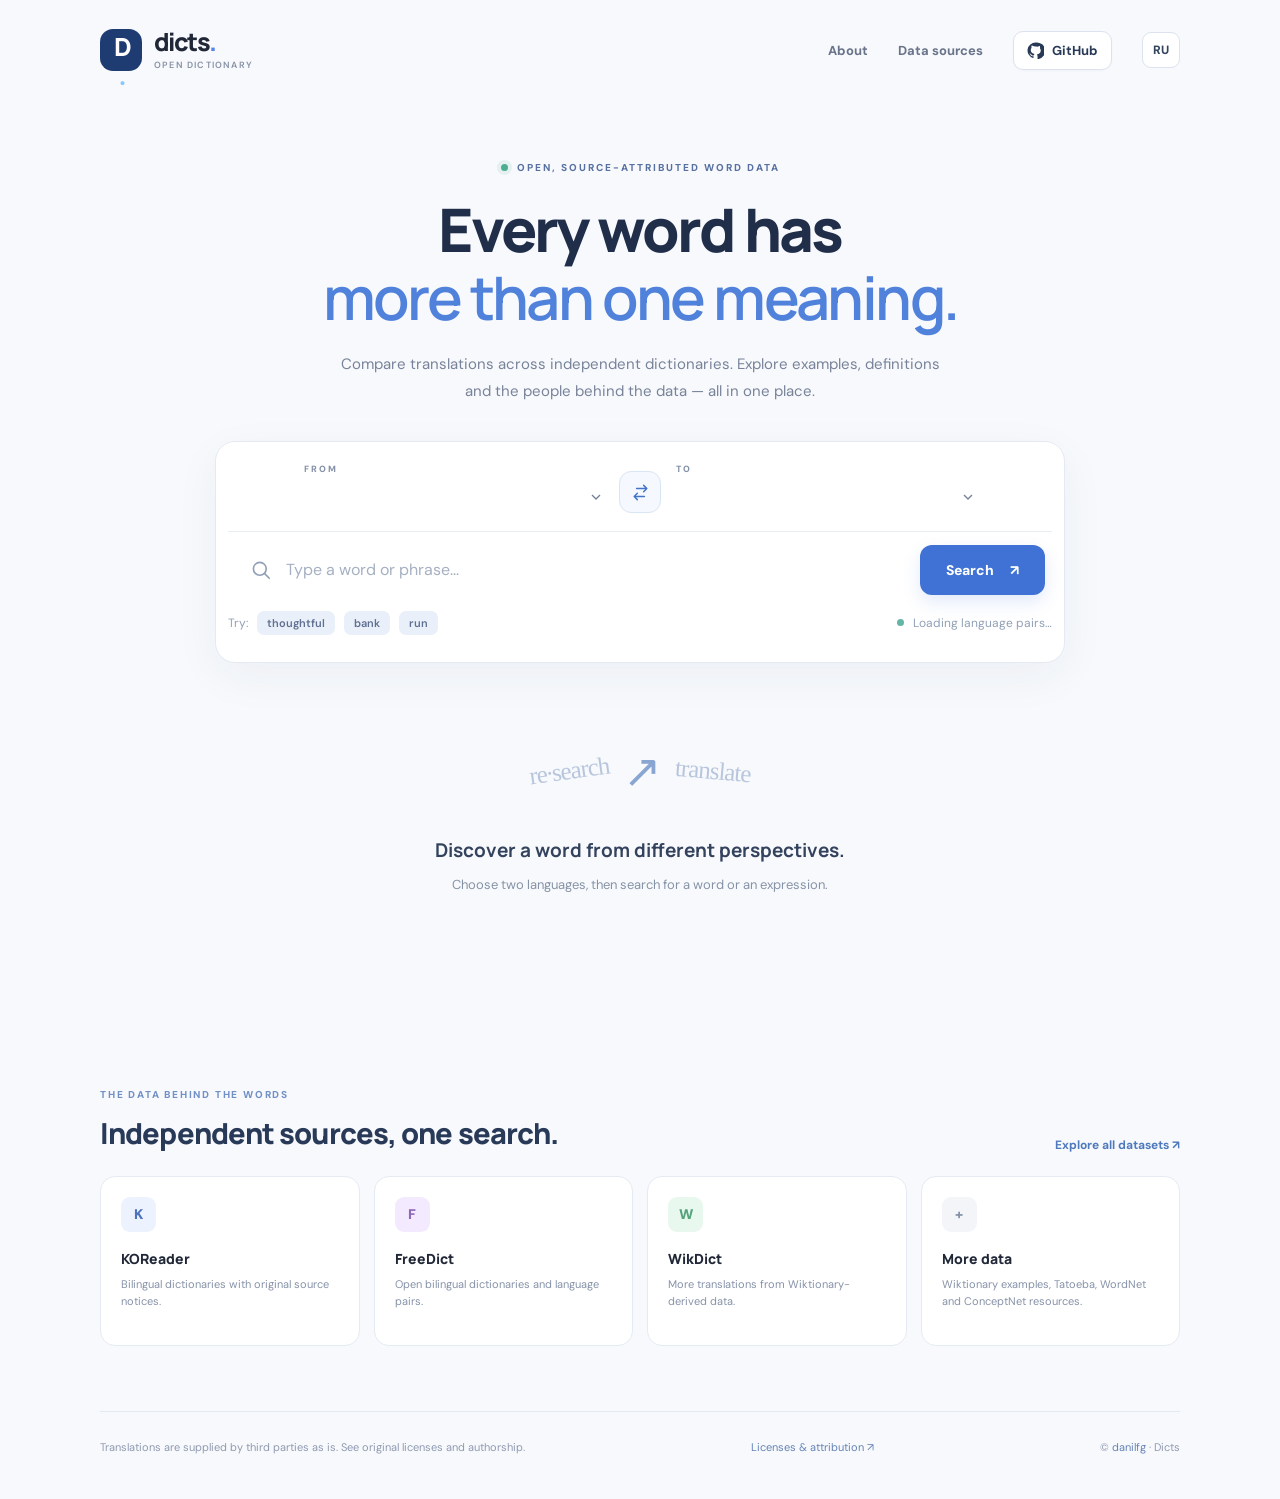
==== site/index.html @ 4230d06b "Add polished responsive GitHub Pages multilingual dictionary interface" ====
<!doctype html>
<html lang="en">
<head>
  <meta charset="utf-8">
  <meta name="viewport" content="width=device-width, initial-scale=1">
  <meta name="color-scheme" content="light">
  <meta name="theme-color" content="#f8fafc">
  <meta name="description" content="Search translations from KOReader, FreeDict and WikDict across hundreds of language pairs. Explore meanings, examples, original sources and open licenses in one free multilingual dictionary.">
  <meta property="og:title" content="Dicts — Open Multilingual Dictionary">
  <meta property="og:description" content="Compare translations and sources from multiple openly licensed dictionaries.">
  <title>Dicts — Open Multilingual Dictionary Search</title>
  <link rel="icon" href="./favicon.svg" type="image/svg+xml">
  <link rel="stylesheet" href="./styles.css">
  <script src="./app.js" defer></script>
</head>
<body>
<div class="app-shell">
  <header class="site-header container">
    <a class="brand" href="./" aria-label="Dicts home">
      <span class="brand-mark" aria-hidden="true">D<span class="brand-spark">·</span></span>
      <span class="brand-text">dicts<span class="brand-dot">.</span><small>open dictionary</small></span>
    </a>
    <nav class="nav-links" aria-label="Navigation">
      <a id="about-link" href="https://github.com/danilfg/dicts#what-is-included" target="_blank" rel="noopener noreferrer">About</a>
      <a id="sources-link" href="https://github.com/danilfg/dicts/releases" target="_blank" rel="noopener noreferrer">Data sources</a>
      <a class="github-link" href="https://github.com/danilfg/dicts" target="_blank" rel="noopener noreferrer">
        <svg aria-hidden="true" viewBox="0 0 24 24" width="17" height="17"><path fill="currentColor" d="M12 .7A11.3 11.3 0 0 0 8.4 22.7c.6.1.8-.3.8-.6v-2.1c-3.2.7-3.9-1.3-3.9-1.3-.5-1.4-1.3-1.8-1.3-1.8-1.1-.7.1-.7.1-.7 1.3.1 2 1.3 2 1.3 1.1 2 2.9 1.4 3.6 1.1.1-.8.5-1.4 1-1.8-2.6-.3-5.4-1.3-5.4-5.7 0-1.2.4-2.2 1.2-3.1-.1-.3-.6-1.5.1-3.1 0 0 1-.3 3.2 1.2A11 11 0 0 1 12 6.4c1 0 2 .1 2.9.4 2.2-1.5 3.2-1.2 3.2-1.2.7 1.6.2 2.8.1 3.1.8.9 1.2 1.9 1.2 3.1 0 4.4-2.8 5.4-5.5 5.7.6.6 1 1.4 1 2.5v3.6c0 .3.2.7.8.6A11.3 11.3 0 0 0 12 .7Z"/></svg>
        GitHub
      </a>
      <button id="locale-btn" class="locale-btn" type="button" title="Change language" aria-label="Switch interface language">RU</button>
    </nav>
  </header>
  <main class="container">
    <section class="intro">
      <div class="eyebrow"><span class="green-dot"></span><span id="eyebrow">OPEN, SOURCE-ATTRIBUTED WORD DATA</span></div>
      <h1 id="hero-title">Every word has<br><em>more than one meaning.</em></h1>
      <p id="hero-description" class="hero-description">Compare translations across independent dictionaries. Explore examples, definitions and the people behind the data — all in one place.</p>
    </section>
    <section class="search-shell" aria-label="Dictionary search">
      <form id="search-form" autocomplete="off">
        <div class="lang-bar">
          <label class="lang-field" for="from">
            <span id="from-label" class="field-label">FROM</span>
            <select id="from" aria-label="Source language"></select>
          </label>
          <button id="swap" type="button" class="swap-button" aria-label="Swap languages" title="Swap languages">
            <svg viewBox="0 0 24 24" aria-hidden="true"><path d="M7 7h13m-4-4 4 4-4 4M17 17H4m4-4-4 4 4 4" fill="none" stroke="currentColor" stroke-width="1.8" stroke-linecap="round" stroke-linejoin="round"/></svg>
          </button>
          <label class="lang-field" for="to">
            <span id="to-label" class="field-label">TO</span>
            <select id="to" aria-label="Target language"></select>
          </label>
        </div>
        <div class="query-bar">
          <svg class="search-icon" viewBox="0 0 24 24" aria-hidden="true"><circle cx="10.7" cy="10.7" r="7" fill="none" stroke="currentColor" stroke-width="1.8"/><path d="m16 16 5 5" stroke="currentColor" stroke-width="1.8" stroke-linecap="round"/></svg>
          <input id="term" type="search" name="q" placeholder="Type a word or phrase..." maxlength="120" spellcheck="false" aria-label="Word or phrase to translate">
          <button type="submit" id="search-btn"><span id="search-label">Search</span><span aria-hidden="true">↗</span></button>
        </div>
      </form>
      <div class="search-meta">
        <div class="examples"><span id="try-label">Try:</span>
          <button type="button" data-example="thoughtful">thoughtful</button>
          <button type="button" data-example="bank">bank</button>
          <button type="button" data-example="run">run</button>
        </div>
        <div class="coverage"><span class="tiny-circle"></span><span id="coverage-text">Loading language pairs…</span></div>
      </div>
    </section>
    <div id="status" class="status" role="status" aria-live="polite"></div>
    <section id="results" aria-label="Dictionary results">
      <div class="empty-illustration" aria-hidden="true">
        <span>re·search</span><span class="ornament">↗</span><span>translate</span>
      </div>
      <h2 id="empty-title">Discover a word from different perspectives.</h2>
      <p id="empty-description">Choose two languages, then search for a word or an expression.</p>
    </section>
    <section class="source-directory" aria-labelledby="directory-title">
      <div class="directory-top">
        <div><span class="section-kicker" id="directory-eyebrow">THE DATA BEHIND THE WORDS</span><h2 id="directory-title">Independent sources, one search.</h2></div>
        <a id="browse-data" href="https://github.com/danilfg/dicts/releases" target="_blank" rel="noopener noreferrer">Explore all datasets ↗</a>
      </div>
      <div class="source-grid">
        <div class="source-tile"><span class="source-logo koreader-logo">K</span><b>KOReader</b><p id="tile-koreader">Bilingual dictionaries with original source notices.</p></div>
        <div class="source-tile"><span class="source-logo freedict-logo">F</span><b>FreeDict</b><p id="tile-freedict">Open bilingual dictionaries and language pairs.</p></div>
        <div class="source-tile"><span class="source-logo wikdict-logo">W</span><b>WikDict</b><p id="tile-wikdict">More translations from Wiktionary-derived data.</p></div>
        <div class="source-tile"><span class="source-logo extra-logo">+</span><b id="tile-other-title">More data</b><p id="tile-other">Wiktionary examples, Tatoeba, WordNet and ConceptNet resources.</p></div>
      </div>
    </section>
  </main>
  <footer class="footer container">
    <span id="footer-disclaimer">Translations are supplied by third parties as is. See original licenses and authorship.</span>
    <a href="https://github.com/danilfg/dicts/blob/main/legal/NOTICE.md" target="_blank" rel="noopener noreferrer" id="footer-licenses">Licenses & attribution ↗</a>
    <span>© <a href="https://github.com/danilfg">danilfg</a> · Dicts</span>
  </footer>
</div>
</body>
</html>
---- site/styles.css ----
@import url("https://fonts.googleapis.com/css2?family=DM+Sans:wght@400;500;600;700&family=Manrope:wght@400;500;600;700;800&display=swap");
:root{font-family:"DM Sans",Inter,-apple-system,BlinkMacSystemFont,"Segoe UI",sans-serif;color:#202737;background:#f7f9fc;font-synthesis:none;text-rendering:optimizeLegibility;-webkit-font-smoothing:antialiased}
*{box-sizing:border-box}body{margin:0;min-width:320px}button,input,select{font:inherit}button{cursor:pointer}button:disabled{opacity:.55;cursor:wait}a{color:inherit;text-decoration:none}a:hover{color:#3166d7}::selection{background:#c8defb}button:focus-visible,input:focus-visible,select:focus-visible,a:focus-visible,summary:focus-visible{outline:3px solid #82aaf3;outline-offset:3px}
.container{width:min(1080px,calc(100% - 48px));margin:0 auto}.site-header{display:flex;align-items:center;justify-content:space-between;padding:29px 0 17px}.brand{display:flex;align-items:center;gap:12px}.brand-mark{width:42px;height:42px;display:grid;place-items:center;font:800 25px Manrope,sans-serif;border-radius:13px;background:#1e3c71;color:white;letter-spacing:-3px}.brand-spark{color:#89c8ff}.brand-text{font:800 25px Manrope,sans-serif;letter-spacing:-1.6px;line-height:1}.brand-dot{color:#5185ed}.brand-text small{font:600 9px "DM Sans",sans-serif;letter-spacing:1.2px;color:#8791a4;display:block;margin-top:5px;text-transform:uppercase}.nav-links{display:flex;align-items:center;gap:30px;font-size:13px;font-weight:700;color:#697389}.github-link{display:flex;align-items:center;gap:8px;border:1px solid #dce3ee;border-radius:10px;background:white;padding:10px 13px;color:#273955;box-shadow:0 1px 2px #17253b08}.locale-btn{border:1px solid #dce3ee;background:white;color:#33445f;border-radius:9px;padding:9px 10px;font-size:12px;font-weight:800}
.intro{text-align:center;padding:67px 0 36px}.eyebrow{display:inline-flex;align-items:center;gap:9px;font-size:10px;font-weight:800;letter-spacing:2px;color:#5871a1}.green-dot{width:7px;height:7px;background:#4cad91;border-radius:50%;box-shadow:0 0 0 4px #4cad911c}.intro h1{font:800 clamp(35px,5.2vw,60px)/1.13 Manrope,sans-serif;letter-spacing:-2.6px;margin:20px auto 19px;color:#202e4a}.intro h1 em{font-weight:600;color:#5081db;font-style:normal}.hero-description{font-size:15px;line-height:1.8;color:#78839a;max-width:620px;margin:0 auto}
.search-shell{background:#fff;border:1px solid #e5eaf2;border-radius:20px;box-shadow:0 13px 46px #2038590d;padding:7px 12px 12px;max-width:850px;margin:0 auto}.lang-bar{display:flex;align-items:stretch;justify-content:center;gap:15px;border-bottom:1px solid #e9eef5;padding:14px 20px 17px}.lang-field{width:calc(50% - 40px);max-width:300px}.field-label{display:block;font-size:9px;font-weight:800;letter-spacing:1.9px;color:#8491a6;margin:0 0 6px}.lang-field select{color:#263a5a;background:transparent;border:0;width:100%;padding:6px 0;font-weight:700;font-size:16px;appearance:none;background-image:url("data:image/svg+xml,%3Csvg width='16' height='16' viewBox='0 0 24 24' xmlns='http://www.w3.org/2000/svg'%3E%3Cpath d='m6 9 6 6 6-6' stroke='%2376839a' stroke-width='2' fill='none'/%3E%3C/svg%3E");background-repeat:no-repeat;background-position:right 0 center}.swap-button{align-self:center;display:grid;place-items:center;width:42px;height:42px;border:1px solid #dae5f4;border-radius:12px;background:#f5f9ff;color:#4374c7;margin-top:8px}.swap-button svg{width:19px;height:19px}.query-bar{display:flex;align-items:center;gap:14px;padding:13px 7px 1px}.search-icon{width:22px;height:22px;flex-shrink:0;color:#91a0b6;margin-left:15px}.query-bar input{min-width:0;flex:1;border:0;outline:none;background:transparent;color:#2a3b55;font-size:16px;padding:13px 0}.query-bar input::placeholder{color:#a5b0c2}.query-bar button{display:flex;gap:16px;justify-content:center;align-items:center;background:#3f72d4;color:white;font-size:14px;font-weight:800;border:0;border-radius:12px;padding:16px 21px;box-shadow:0 7px 17px #3d72db26;min-width:125px}.query-bar button:hover{background:#315fb8}
.search-meta{max-width:850px;display:flex;align-items:center;justify-content:space-between;gap:12px;margin:15px auto;color:#91a0b6;font-size:12px}.examples,.coverage{display:flex;gap:9px;align-items:center;flex-wrap:wrap}.examples button{border:0;border-radius:7px;background:#eaf0f9;color:#5f7092;padding:5px 10px;font-size:11px;font-weight:600}.examples button:hover{background:#d6e5fa;color:#315ca8}.tiny-circle{height:7px;width:7px;background:#62b5a7;border-radius:50%}.status{max-width:850px;margin:0 auto;min-height:26px;font-size:13px;color:#5772a0}.status.error{color:#b04753}.status.loading{color:#4471bf}
#results{margin:28px auto 95px;max-width:900px;min-height:270px;text-align:center}.empty-illustration{height:108px;display:flex;gap:14px;align-items:center;justify-content:center;font:500 25px Georgia,serif;letter-spacing:-1px;color:#b8c6dd}.empty-illustration span:first-child{transform:rotate(-8deg)}.empty-illustration span:last-child{transform:rotate(5deg)}.ornament{font:400 46px Georgia;color:#89a6d2}#results .empty-illustration~h2{font:700 19px Manrope;margin:12px auto;color:#33425d}#empty-description{font-size:13px;color:#8693a7}
.results-head{display:flex;align-items:center;justify-content:space-between;gap:15px;text-align:left;margin-bottom:17px}.results-head h2{font:800 33px/1.3 Manrope;margin:5px 0;word-break:break-word;letter-spacing:-1px}.result-eyebrow{font-size:10px;font-weight:800;letter-spacing:1.7px;color:#8292b0}.result-meta{font-size:12px;color:#8995aa}.actions{display:flex;gap:8px}.circle-action{display:grid;place-items:center;width:37px;height:37px;border-radius:10px;background:white;border:1px solid #dfe6f0;color:#5879b6;font-size:16px}.circle-action:hover{background:#ecf4ff}.result-summary{display:flex;flex-wrap:wrap;align-items:center;gap:7px;margin:16px 0 21px}.count-pill{border:1px solid #dce6f5;background:#fff;color:#5574a8;border-radius:100px;padding:7px 11px;font-size:11px;font-weight:700}.dictionary-card{background:#fff;border:1px solid #e2e8f1;box-shadow:0 6px 24px #2340630a;border-radius:17px;margin:13px 0;text-align:left;overflow:hidden}.dictionary-card summary{list-style:none;cursor:pointer;display:flex;align-items:center;gap:13px;padding:17px 20px}.dictionary-card summary::-webkit-details-marker{display:none}.dictionary-card summary:focus-visible{outline-offset:-4px}.source-avatar{width:37px;height:37px;flex-shrink:0;display:grid;place-items:center;border-radius:10px;font-weight:800;font-size:16px}.source-avatar[data-source=koreader]{background:#e9f0ff;color:#356bbd}.source-avatar[data-source=freedict]{background:#f1eaff;color:#8257bf}.source-avatar[data-source=wikdict]{background:#e4f5ef;color:#399173}.source-avatar[data-source=kaikki]{background:#fff0e6;color:#a16d42}.source-avatar[data-source=tatoeba]{background:#e6f5f9;color:#3889a2}.source-title{flex:1;min-width:0}.source-title b{font:800 15px Manrope;color:#273751}.source-title small{display:block;color:#8b97aa;font-size:11px;margin-top:3px;font-weight:500}.chevron{color:#8796b0;transition:transform .2s}.dictionary-card[open] .chevron{transform:rotate(180deg)}.source-body{border-top:1px solid #edf1f7;padding:5px 20px 18px}.definition{padding:13px 0;border-bottom:1px solid #f0f2f6;font-size:14px;line-height:1.7;color:#32425b;white-space:pre-wrap;overflow-wrap:anywhere}.definition:last-child{border:0}.item-heading{display:block;font-size:10px;font-weight:800;letter-spacing:1px;color:#9ba8ba;margin:9px 0}.item-text{white-space:pre-wrap}.entry-credit{margin:10px 0 0;font-size:11px;color:#788ba7;overflow-wrap:anywhere}.entry-credit a{color:#4d79bb;text-decoration:underline;text-decoration-color:#c6d9f2}.source-footer{display:flex;flex-wrap:wrap;align-items:center;gap:13px;padding-top:16px;font-size:11px;color:#8c98ab}.source-footer a{color:#4979c3;text-decoration:underline;text-decoration-color:#c6d9f2}.example-text{font:500 14px/1.7 "DM Sans",sans-serif}.example-translation{color:#667c9e;font-size:13px;margin-top:5px}.example-author{font-size:10px;color:#8a99b0;margin-top:7px}.no-results{padding:35px 25px;background:white;border:1px solid #e4eaf2;border-radius:16px}.no-results h2{font:700 19px Manrope}.no-results p{font-size:13px;color:#8895ab}
.source-directory{margin:85px auto 65px}.directory-top{display:flex;justify-content:space-between;align-items:end;gap:15px;margin-bottom:23px}.section-kicker{font-size:10px;letter-spacing:1.8px;font-weight:800;color:#7190c6}.directory-top h2{font:800 clamp(21px,3vw,29px) Manrope;letter-spacing:-.9px;margin:10px 0 0;color:#283a58}.directory-top>a{font-size:12px;color:#4e79bc;font-weight:700}.source-grid{display:grid;grid-template-columns:repeat(4,minmax(0,1fr));gap:14px}.source-tile{background:#fff;border:1px solid #e5ebf3;border-radius:15px;padding:20px;min-height:170px}.source-logo{display:grid;place-items:center;width:35px;height:35px;border-radius:9px;margin-bottom:16px;font-size:14px;font-weight:900}.koreader-logo{background:#edf2ff;color:#4c73bc}.freedict-logo{background:#f3eaff;color:#9068ba}.wikdict-logo{background:#e9f8ef;color:#56a37d}.extra-logo{background:#f4f5f9;color:#8593a9}.source-tile b{font:800 14px Manrope}.source-tile p{color:#8692a8;font-size:11px;line-height:1.6;margin:7px 0 0}.footer{display:flex;align-items:center;justify-content:space-between;gap:20px;flex-wrap:wrap;border-top:1px solid #e4eaf2;padding:28px 0 45px;color:#8f9ab0;font-size:11px}.footer a{color:#6483b6}
@media(max-width:760px){.container{width:min(100% - 32px,1080px)}.nav-links{gap:12px}.nav-links>a:not(.github-link){display:none}.intro{padding:48px 0 32px}.intro h1{letter-spacing:-1.5px}.source-grid{grid-template-columns:repeat(2,minmax(0,1fr))}.source-tile{min-height:155px}.search-meta{align-items:flex-start}.coverage{justify-content:flex-end}.results-head h2{font-size:26px}}
@media(max-width:500px){.site-header{padding-top:18px}.brand-text{font-size:22px}.brand-mark{width:38px;height:38px}.github-link{font-size:0;padding:11px}.github-link svg{width:20px;height:20px}.intro h1{font-size:34px}.hero-description{font-size:13px}.eyebrow{font-size:9px}.search-shell{padding:7px 9px 10px;border-radius:15px}.lang-bar{padding:12px 9px;gap:8px}.lang-field{width:calc(50% - 26px)}.lang-field select{font-size:13px}.swap-button{width:34px;height:34px;flex-shrink:0}.query-bar{gap:7px;padding:8px 0 0}.search-icon{margin-left:7px;width:18px}.query-bar input{font-size:14px}.query-bar button{min-width:87px;padding:13px 10px;gap:7px}.search-meta{flex-direction:column;align-items:stretch;gap:11px}.coverage{justify-content:flex-start}.source-grid{gap:8px}.source-tile{padding:13px;min-height:158px}.source-tile p{font-size:10px}.directory-top{display:block}.directory-top a{display:inline-block;margin-top:12px}.results-head{align-items:flex-start}.dictionary-card summary{padding:15px}.source-body{padding:3px 15px 14px}.footer{align-items:start;flex-direction:column}}
@media(prefers-reduced-motion:reduce){*,*:before,*:after{scroll-behavior:auto!important;transition:none!important}}
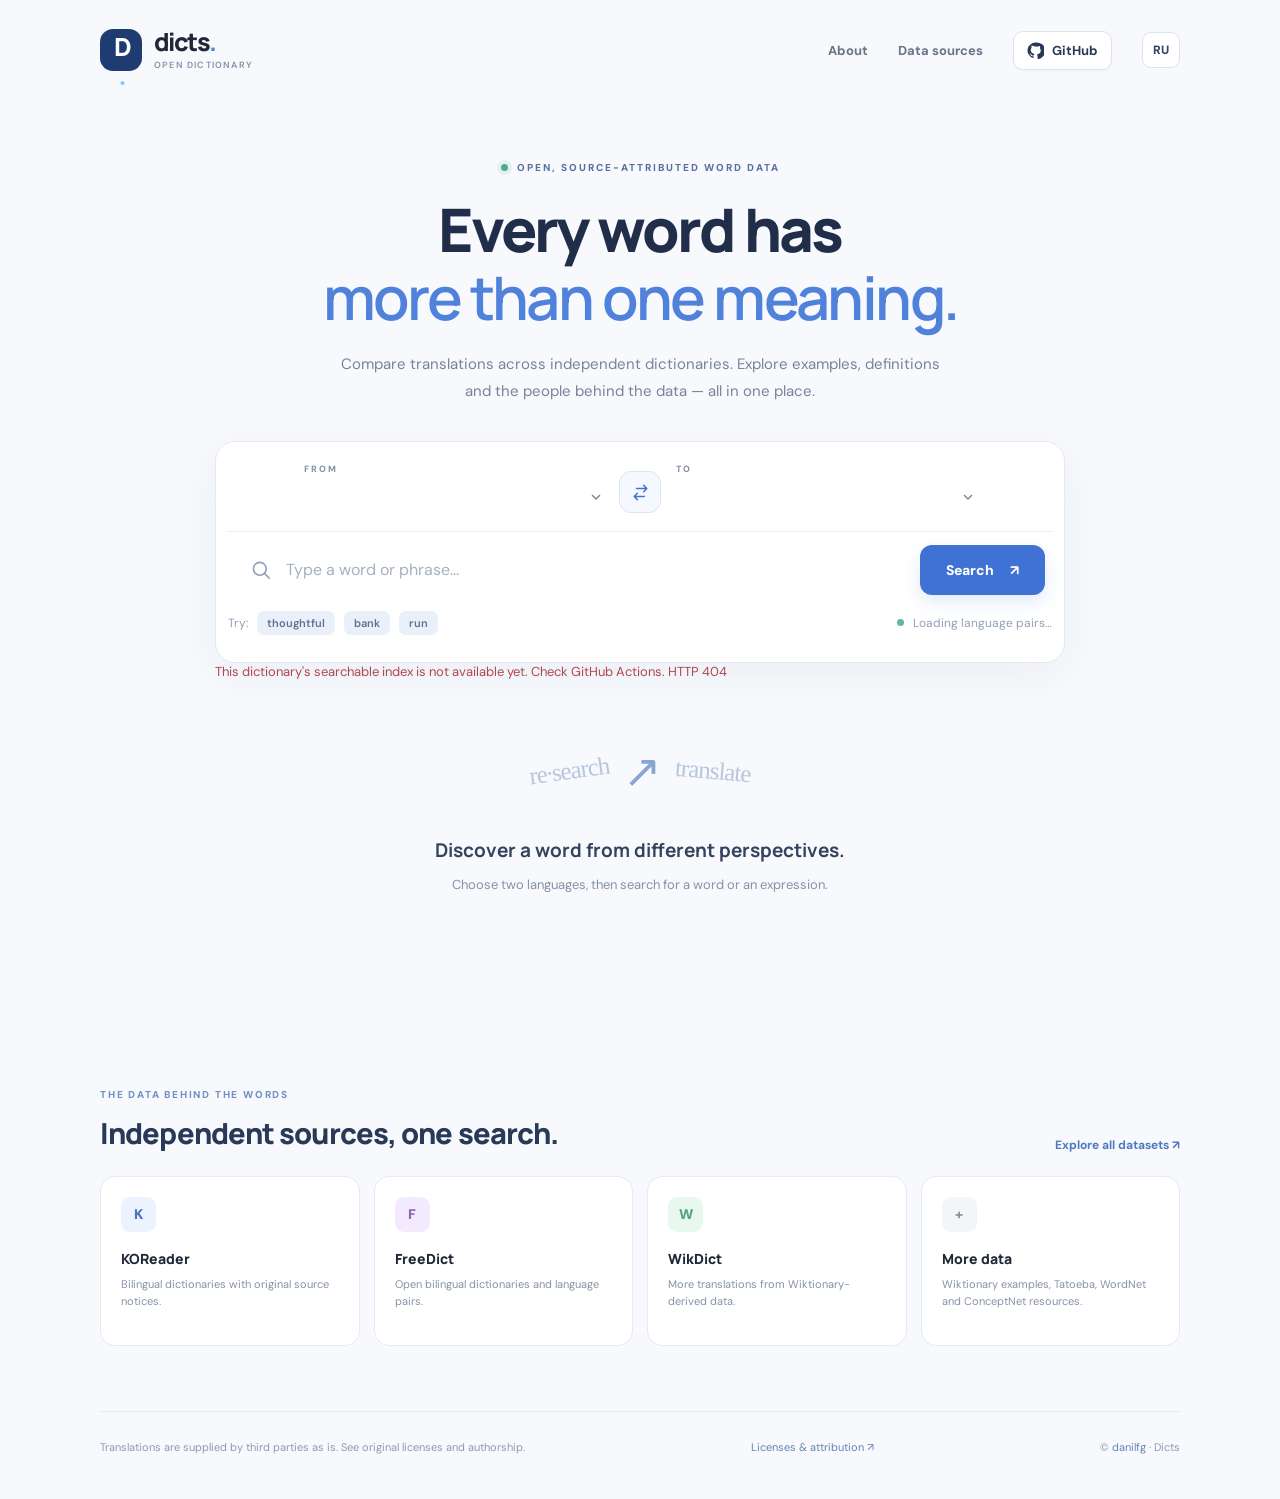
==== commit c1fe8109: "Present bilingual dictionary entries as separate target translations, explanations, IPA and grammati" ====
--- a/site/index.html
+++ b/site/index.html
@@ -11,6 +11,7 @@
   <title>Dicts — Open Multilingual Dictionary Search</title>
   <link rel="icon" href="./favicon.svg" type="image/svg+xml">
   <link rel="stylesheet" href="./styles.css">
+  <script src="./entry-format.js" defer></script>
   <script src="./app.js" defer></script>
 </head>
 <body>
--- a/site/styles.css
+++ b/site/styles.css
@@ -11,3 +11,19 @@
 @media(max-width:760px){.container{width:min(100% - 32px,1080px)}.nav-links{gap:12px}.nav-links>a:not(.github-link){display:none}.intro{padding:48px 0 32px}.intro h1{letter-spacing:-1.5px}.source-grid{grid-template-columns:repeat(2,minmax(0,1fr))}.source-tile{min-height:155px}.search-meta{align-items:flex-start}.coverage{justify-content:flex-end}.results-head h2{font-size:26px}}
 @media(max-width:500px){.site-header{padding-top:18px}.brand-text{font-size:22px}.brand-mark{width:38px;height:38px}.github-link{font-size:0;padding:11px}.github-link svg{width:20px;height:20px}.intro h1{font-size:34px}.hero-description{font-size:13px}.eyebrow{font-size:9px}.search-shell{padding:7px 9px 10px;border-radius:15px}.lang-bar{padding:12px 9px;gap:8px}.lang-field{width:calc(50% - 26px)}.lang-field select{font-size:13px}.swap-button{width:34px;height:34px;flex-shrink:0}.query-bar{gap:7px;padding:8px 0 0}.search-icon{margin-left:7px;width:18px}.query-bar input{font-size:14px}.query-bar button{min-width:87px;padding:13px 10px;gap:7px}.search-meta{flex-direction:column;align-items:stretch;gap:11px}.coverage{justify-content:flex-start}.source-grid{gap:8px}.source-tile{padding:13px;min-height:158px}.source-tile p{font-size:10px}.directory-top{display:block}.directory-top a{display:inline-block;margin-top:12px}.results-head{align-items:flex-start}.dictionary-card summary{padding:15px}.source-body{padding:3px 15px 14px}.footer{align-items:start;flex-direction:column}}
 @media(prefers-reduced-motion:reduce){*,*:before,*:after{scroll-behavior:auto!important;transition:none!important}}
+
+/* Structured, source-preserving dictionary articles */
+.dictionary-article{display:flex;flex-direction:column;gap:0;min-width:0}
+.article-line{display:flex;gap:12px;align-items:start;padding:8px 0;border-bottom:1px solid #eff2f7}
+.article-line:last-child{border-bottom:0}
+.article-detail{min-width:0;flex:1}
+.article-number{flex:0 0 auto;min-width:23px;height:23px;display:grid;place-items:center;margin-top:1px;padding:0 5px;border-radius:7px;background:#eef3fc;color:#5979af;font-size:11px;font-weight:700}
+.article-part{display:inline-flex;align-self:start;width:fit-content;margin:5px 0;padding:3px 9px;border-radius:6px;background:#f1f4fa;color:#697a96;font-size:11px;font-weight:700;text-transform:lowercase}
+.article-line>.article-part{margin:2px 0;flex-shrink:0}
+.article-phonetic{font-size:13px;letter-spacing:.1px;color:#697d9f;padding:8px 0;white-space:pre-wrap;overflow-wrap:anywhere}
+.article-translation{color:#263c61;font-size:14px;font-weight:650;line-height:1.65;white-space:pre-wrap;overflow-wrap:anywhere}
+.article-explanation{color:#71809a;font-size:13px;font-weight:400;line-height:1.65;white-space:pre-wrap;overflow-wrap:anywhere}
+.article-translation+.article-explanation{margin-top:5px}
+.article-raw{color:#3c4c65;font-size:13px;white-space:pre-wrap;overflow-wrap:anywhere;line-height:1.65}
+.dictionary-card .definition{white-space:normal;line-height:1.6;padding:8px 0}
+.dictionary-card .definition+.definition{border-top:1px solid #edf1f7}
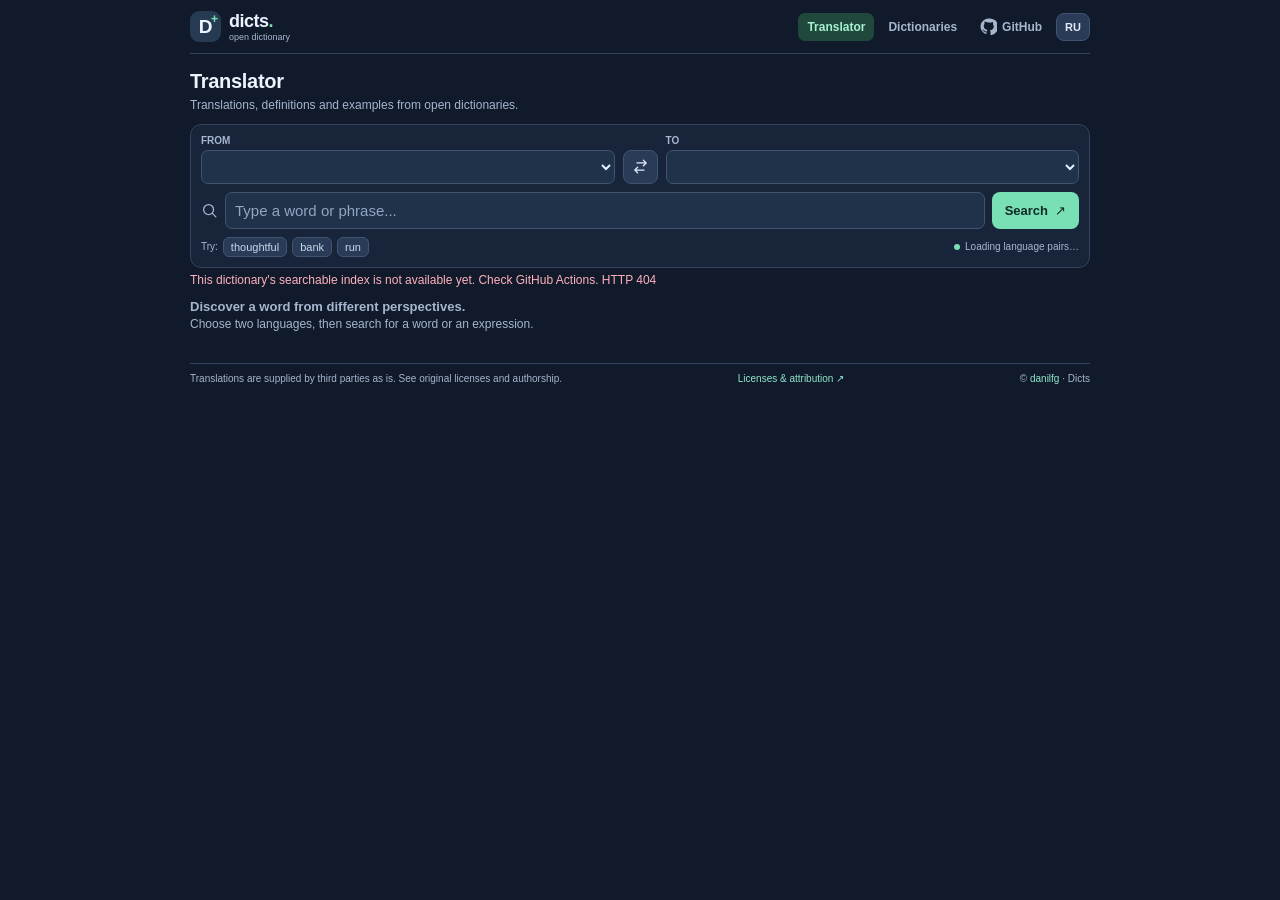
==== commit f8bacda9: "Redesign Pages in translator midnight/mint style with versioned source directory" ====
--- a/site/index.html
+++ b/site/index.html
@@ -3,27 +3,27 @@
 <head>
   <meta charset="utf-8">
   <meta name="viewport" content="width=device-width, initial-scale=1">
-  <meta name="color-scheme" content="light">
-  <meta name="theme-color" content="#f8fafc">
+  <meta name="color-scheme" content="dark">
+  <meta name="theme-color" content="#101a2b">
   <meta name="description" content="Search translations from KOReader, FreeDict and WikDict across hundreds of language pairs. Explore meanings, examples, original sources and open licenses in one free multilingual dictionary.">
   <meta property="og:title" content="Dicts — Open Multilingual Dictionary">
   <meta property="og:description" content="Compare translations and sources from multiple openly licensed dictionaries.">
   <title>Dicts — Open Multilingual Dictionary Search</title>
   <link rel="icon" href="./favicon.svg" type="image/svg+xml">
-  <link rel="stylesheet" href="./styles.css">
+  <link rel="stylesheet" href="./styles.css?v=2">
   <script src="./entry-format.js" defer></script>
-  <script src="./app.js" defer></script>
+  <script src="./app.js?v=2" defer></script>
 </head>
 <body>
 <div class="app-shell">
   <header class="site-header container">
     <a class="brand" href="./" aria-label="Dicts home">
-      <span class="brand-mark" aria-hidden="true">D<span class="brand-spark">·</span></span>
+      <span class="brand-mark" aria-hidden="true">D<span class="brand-spark">+</span></span>
       <span class="brand-text">dicts<span class="brand-dot">.</span><small>open dictionary</small></span>
     </a>
     <nav class="nav-links" aria-label="Navigation">
-      <a id="about-link" href="https://github.com/danilfg/dicts#what-is-included" target="_blank" rel="noopener noreferrer">About</a>
-      <a id="sources-link" href="https://github.com/danilfg/dicts/releases" target="_blank" rel="noopener noreferrer">Data sources</a>
+      <a id="about-link" href="#translate" aria-current="page">Translator</a>
+      <a id="sources-link" href="#dictionaries">Dictionaries</a>
       <a class="github-link" href="https://github.com/danilfg/dicts" target="_blank" rel="noopener noreferrer">
         <svg aria-hidden="true" viewBox="0 0 24 24" width="17" height="17"><path fill="currentColor" d="M12 .7A11.3 11.3 0 0 0 8.4 22.7c.6.1.8-.3.8-.6v-2.1c-3.2.7-3.9-1.3-3.9-1.3-.5-1.4-1.3-1.8-1.3-1.8-1.1-.7.1-.7.1-.7 1.3.1 2 1.3 2 1.3 1.1 2 2.9 1.4 3.6 1.1.1-.8.5-1.4 1-1.8-2.6-.3-5.4-1.3-5.4-5.7 0-1.2.4-2.2 1.2-3.1-.1-.3-.6-1.5.1-3.1 0 0 1-.3 3.2 1.2A11 11 0 0 1 12 6.4c1 0 2 .1 2.9.4 2.2-1.5 3.2-1.2 3.2-1.2.7 1.6.2 2.8.1 3.1.8.9 1.2 1.9 1.2 3.1 0 4.4-2.8 5.4-5.5 5.7.6.6 1 1.4 1 2.5v3.6c0 .3.2.7.8.6A11.3 11.3 0 0 0 12 .7Z"/></svg>
         GitHub
@@ -32,10 +32,11 @@
     </nav>
   </header>
   <main class="container">
+    <section id="translate-view">
     <section class="intro">
       <div class="eyebrow"><span class="green-dot"></span><span id="eyebrow">OPEN, SOURCE-ATTRIBUTED WORD DATA</span></div>
-      <h1 id="hero-title">Every word has<br><em>more than one meaning.</em></h1>
-      <p id="hero-description" class="hero-description">Compare translations across independent dictionaries. Explore examples, definitions and the people behind the data — all in one place.</p>
+      <h1 id="hero-title">Translator</h1>
+      <p id="hero-description" class="hero-description">Translations, definitions and examples from open dictionaries.</p>
     </section>
     <section class="search-shell" aria-label="Dictionary search">
       <form id="search-form" autocomplete="off">
@@ -69,23 +70,19 @@
     </section>
     <div id="status" class="status" role="status" aria-live="polite"></div>
     <section id="results" aria-label="Dictionary results">
-      <div class="empty-illustration" aria-hidden="true">
-        <span>re·search</span><span class="ornament">↗</span><span>translate</span>
-      </div>
       <h2 id="empty-title">Discover a word from different perspectives.</h2>
       <p id="empty-description">Choose two languages, then search for a word or an expression.</p>
     </section>
-    <section class="source-directory" aria-labelledby="directory-title">
+    </section>
+    <section id="dictionary-view" class="source-directory" aria-labelledby="directory-title" hidden>
       <div class="directory-top">
-        <div><span class="section-kicker" id="directory-eyebrow">THE DATA BEHIND THE WORDS</span><h2 id="directory-title">Independent sources, one search.</h2></div>
-        <a id="browse-data" href="https://github.com/danilfg/dicts/releases" target="_blank" rel="noopener noreferrer">Explore all datasets ↗</a>
+        <div><h1 id="directory-title">Dictionaries</h1><p id="directory-eyebrow">Sources, versions and licenses</p></div>
+        <a id="browse-data" href="https://github.com/danilfg/dicts/releases/latest" target="_blank" rel="noopener noreferrer">Release ↗</a>
       </div>
-      <div class="source-grid">
-        <div class="source-tile"><span class="source-logo koreader-logo">K</span><b>KOReader</b><p id="tile-koreader">Bilingual dictionaries with original source notices.</p></div>
-        <div class="source-tile"><span class="source-logo freedict-logo">F</span><b>FreeDict</b><p id="tile-freedict">Open bilingual dictionaries and language pairs.</p></div>
-        <div class="source-tile"><span class="source-logo wikdict-logo">W</span><b>WikDict</b><p id="tile-wikdict">More translations from Wiktionary-derived data.</p></div>
-        <div class="source-tile"><span class="source-logo extra-logo">+</span><b id="tile-other-title">More data</b><p id="tile-other">Wiktionary examples, Tatoeba, WordNet and ConceptNet resources.</p></div>
-      </div>
+      <div id="directory-version" class="directory-version" role="status"></div>
+      <label class="directory-filter"><span id="directory-filter-label">Find a dictionary</span><input id="directory-filter" type="search" autocomplete="off" placeholder="Name or language pair"></label>
+      <div id="source-grid" class="source-grid" aria-live="polite"></div>
+      <p id="directory-note" class="directory-note"></p>
     </section>
   </main>
   <footer class="footer container">
--- a/site/styles.css
+++ b/site/styles.css
@@ -1,29 +1,10 @@
-@import url("https://fonts.googleapis.com/css2?family=DM+Sans:wght@400;500;600;700&family=Manrope:wght@400;500;600;700;800&display=swap");
-:root{font-family:"DM Sans",Inter,-apple-system,BlinkMacSystemFont,"Segoe UI",sans-serif;color:#202737;background:#f7f9fc;font-synthesis:none;text-rendering:optimizeLegibility;-webkit-font-smoothing:antialiased}
-*{box-sizing:border-box}body{margin:0;min-width:320px}button,input,select{font:inherit}button{cursor:pointer}button:disabled{opacity:.55;cursor:wait}a{color:inherit;text-decoration:none}a:hover{color:#3166d7}::selection{background:#c8defb}button:focus-visible,input:focus-visible,select:focus-visible,a:focus-visible,summary:focus-visible{outline:3px solid #82aaf3;outline-offset:3px}
-.container{width:min(1080px,calc(100% - 48px));margin:0 auto}.site-header{display:flex;align-items:center;justify-content:space-between;padding:29px 0 17px}.brand{display:flex;align-items:center;gap:12px}.brand-mark{width:42px;height:42px;display:grid;place-items:center;font:800 25px Manrope,sans-serif;border-radius:13px;background:#1e3c71;color:white;letter-spacing:-3px}.brand-spark{color:#89c8ff}.brand-text{font:800 25px Manrope,sans-serif;letter-spacing:-1.6px;line-height:1}.brand-dot{color:#5185ed}.brand-text small{font:600 9px "DM Sans",sans-serif;letter-spacing:1.2px;color:#8791a4;display:block;margin-top:5px;text-transform:uppercase}.nav-links{display:flex;align-items:center;gap:30px;font-size:13px;font-weight:700;color:#697389}.github-link{display:flex;align-items:center;gap:8px;border:1px solid #dce3ee;border-radius:10px;background:white;padding:10px 13px;color:#273955;box-shadow:0 1px 2px #17253b08}.locale-btn{border:1px solid #dce3ee;background:white;color:#33445f;border-radius:9px;padding:9px 10px;font-size:12px;font-weight:800}
-.intro{text-align:center;padding:67px 0 36px}.eyebrow{display:inline-flex;align-items:center;gap:9px;font-size:10px;font-weight:800;letter-spacing:2px;color:#5871a1}.green-dot{width:7px;height:7px;background:#4cad91;border-radius:50%;box-shadow:0 0 0 4px #4cad911c}.intro h1{font:800 clamp(35px,5.2vw,60px)/1.13 Manrope,sans-serif;letter-spacing:-2.6px;margin:20px auto 19px;color:#202e4a}.intro h1 em{font-weight:600;color:#5081db;font-style:normal}.hero-description{font-size:15px;line-height:1.8;color:#78839a;max-width:620px;margin:0 auto}
-.search-shell{background:#fff;border:1px solid #e5eaf2;border-radius:20px;box-shadow:0 13px 46px #2038590d;padding:7px 12px 12px;max-width:850px;margin:0 auto}.lang-bar{display:flex;align-items:stretch;justify-content:center;gap:15px;border-bottom:1px solid #e9eef5;padding:14px 20px 17px}.lang-field{width:calc(50% - 40px);max-width:300px}.field-label{display:block;font-size:9px;font-weight:800;letter-spacing:1.9px;color:#8491a6;margin:0 0 6px}.lang-field select{color:#263a5a;background:transparent;border:0;width:100%;padding:6px 0;font-weight:700;font-size:16px;appearance:none;background-image:url("data:image/svg+xml,%3Csvg width='16' height='16' viewBox='0 0 24 24' xmlns='http://www.w3.org/2000/svg'%3E%3Cpath d='m6 9 6 6 6-6' stroke='%2376839a' stroke-width='2' fill='none'/%3E%3C/svg%3E");background-repeat:no-repeat;background-position:right 0 center}.swap-button{align-self:center;display:grid;place-items:center;width:42px;height:42px;border:1px solid #dae5f4;border-radius:12px;background:#f5f9ff;color:#4374c7;margin-top:8px}.swap-button svg{width:19px;height:19px}.query-bar{display:flex;align-items:center;gap:14px;padding:13px 7px 1px}.search-icon{width:22px;height:22px;flex-shrink:0;color:#91a0b6;margin-left:15px}.query-bar input{min-width:0;flex:1;border:0;outline:none;background:transparent;color:#2a3b55;font-size:16px;padding:13px 0}.query-bar input::placeholder{color:#a5b0c2}.query-bar button{display:flex;gap:16px;justify-content:center;align-items:center;background:#3f72d4;color:white;font-size:14px;font-weight:800;border:0;border-radius:12px;padding:16px 21px;box-shadow:0 7px 17px #3d72db26;min-width:125px}.query-bar button:hover{background:#315fb8}
-.search-meta{max-width:850px;display:flex;align-items:center;justify-content:space-between;gap:12px;margin:15px auto;color:#91a0b6;font-size:12px}.examples,.coverage{display:flex;gap:9px;align-items:center;flex-wrap:wrap}.examples button{border:0;border-radius:7px;background:#eaf0f9;color:#5f7092;padding:5px 10px;font-size:11px;font-weight:600}.examples button:hover{background:#d6e5fa;color:#315ca8}.tiny-circle{height:7px;width:7px;background:#62b5a7;border-radius:50%}.status{max-width:850px;margin:0 auto;min-height:26px;font-size:13px;color:#5772a0}.status.error{color:#b04753}.status.loading{color:#4471bf}
-#results{margin:28px auto 95px;max-width:900px;min-height:270px;text-align:center}.empty-illustration{height:108px;display:flex;gap:14px;align-items:center;justify-content:center;font:500 25px Georgia,serif;letter-spacing:-1px;color:#b8c6dd}.empty-illustration span:first-child{transform:rotate(-8deg)}.empty-illustration span:last-child{transform:rotate(5deg)}.ornament{font:400 46px Georgia;color:#89a6d2}#results .empty-illustration~h2{font:700 19px Manrope;margin:12px auto;color:#33425d}#empty-description{font-size:13px;color:#8693a7}
-.results-head{display:flex;align-items:center;justify-content:space-between;gap:15px;text-align:left;margin-bottom:17px}.results-head h2{font:800 33px/1.3 Manrope;margin:5px 0;word-break:break-word;letter-spacing:-1px}.result-eyebrow{font-size:10px;font-weight:800;letter-spacing:1.7px;color:#8292b0}.result-meta{font-size:12px;color:#8995aa}.actions{display:flex;gap:8px}.circle-action{display:grid;place-items:center;width:37px;height:37px;border-radius:10px;background:white;border:1px solid #dfe6f0;color:#5879b6;font-size:16px}.circle-action:hover{background:#ecf4ff}.result-summary{display:flex;flex-wrap:wrap;align-items:center;gap:7px;margin:16px 0 21px}.count-pill{border:1px solid #dce6f5;background:#fff;color:#5574a8;border-radius:100px;padding:7px 11px;font-size:11px;font-weight:700}.dictionary-card{background:#fff;border:1px solid #e2e8f1;box-shadow:0 6px 24px #2340630a;border-radius:17px;margin:13px 0;text-align:left;overflow:hidden}.dictionary-card summary{list-style:none;cursor:pointer;display:flex;align-items:center;gap:13px;padding:17px 20px}.dictionary-card summary::-webkit-details-marker{display:none}.dictionary-card summary:focus-visible{outline-offset:-4px}.source-avatar{width:37px;height:37px;flex-shrink:0;display:grid;place-items:center;border-radius:10px;font-weight:800;font-size:16px}.source-avatar[data-source=koreader]{background:#e9f0ff;color:#356bbd}.source-avatar[data-source=freedict]{background:#f1eaff;color:#8257bf}.source-avatar[data-source=wikdict]{background:#e4f5ef;color:#399173}.source-avatar[data-source=kaikki]{background:#fff0e6;color:#a16d42}.source-avatar[data-source=tatoeba]{background:#e6f5f9;color:#3889a2}.source-title{flex:1;min-width:0}.source-title b{font:800 15px Manrope;color:#273751}.source-title small{display:block;color:#8b97aa;font-size:11px;margin-top:3px;font-weight:500}.chevron{color:#8796b0;transition:transform .2s}.dictionary-card[open] .chevron{transform:rotate(180deg)}.source-body{border-top:1px solid #edf1f7;padding:5px 20px 18px}.definition{padding:13px 0;border-bottom:1px solid #f0f2f6;font-size:14px;line-height:1.7;color:#32425b;white-space:pre-wrap;overflow-wrap:anywhere}.definition:last-child{border:0}.item-heading{display:block;font-size:10px;font-weight:800;letter-spacing:1px;color:#9ba8ba;margin:9px 0}.item-text{white-space:pre-wrap}.entry-credit{margin:10px 0 0;font-size:11px;color:#788ba7;overflow-wrap:anywhere}.entry-credit a{color:#4d79bb;text-decoration:underline;text-decoration-color:#c6d9f2}.source-footer{display:flex;flex-wrap:wrap;align-items:center;gap:13px;padding-top:16px;font-size:11px;color:#8c98ab}.source-footer a{color:#4979c3;text-decoration:underline;text-decoration-color:#c6d9f2}.example-text{font:500 14px/1.7 "DM Sans",sans-serif}.example-translation{color:#667c9e;font-size:13px;margin-top:5px}.example-author{font-size:10px;color:#8a99b0;margin-top:7px}.no-results{padding:35px 25px;background:white;border:1px solid #e4eaf2;border-radius:16px}.no-results h2{font:700 19px Manrope}.no-results p{font-size:13px;color:#8895ab}
-.source-directory{margin:85px auto 65px}.directory-top{display:flex;justify-content:space-between;align-items:end;gap:15px;margin-bottom:23px}.section-kicker{font-size:10px;letter-spacing:1.8px;font-weight:800;color:#7190c6}.directory-top h2{font:800 clamp(21px,3vw,29px) Manrope;letter-spacing:-.9px;margin:10px 0 0;color:#283a58}.directory-top>a{font-size:12px;color:#4e79bc;font-weight:700}.source-grid{display:grid;grid-template-columns:repeat(4,minmax(0,1fr));gap:14px}.source-tile{background:#fff;border:1px solid #e5ebf3;border-radius:15px;padding:20px;min-height:170px}.source-logo{display:grid;place-items:center;width:35px;height:35px;border-radius:9px;margin-bottom:16px;font-size:14px;font-weight:900}.koreader-logo{background:#edf2ff;color:#4c73bc}.freedict-logo{background:#f3eaff;color:#9068ba}.wikdict-logo{background:#e9f8ef;color:#56a37d}.extra-logo{background:#f4f5f9;color:#8593a9}.source-tile b{font:800 14px Manrope}.source-tile p{color:#8692a8;font-size:11px;line-height:1.6;margin:7px 0 0}.footer{display:flex;align-items:center;justify-content:space-between;gap:20px;flex-wrap:wrap;border-top:1px solid #e4eaf2;padding:28px 0 45px;color:#8f9ab0;font-size:11px}.footer a{color:#6483b6}
-@media(max-width:760px){.container{width:min(100% - 32px,1080px)}.nav-links{gap:12px}.nav-links>a:not(.github-link){display:none}.intro{padding:48px 0 32px}.intro h1{letter-spacing:-1.5px}.source-grid{grid-template-columns:repeat(2,minmax(0,1fr))}.source-tile{min-height:155px}.search-meta{align-items:flex-start}.coverage{justify-content:flex-end}.results-head h2{font-size:26px}}
-@media(max-width:500px){.site-header{padding-top:18px}.brand-text{font-size:22px}.brand-mark{width:38px;height:38px}.github-link{font-size:0;padding:11px}.github-link svg{width:20px;height:20px}.intro h1{font-size:34px}.hero-description{font-size:13px}.eyebrow{font-size:9px}.search-shell{padding:7px 9px 10px;border-radius:15px}.lang-bar{padding:12px 9px;gap:8px}.lang-field{width:calc(50% - 26px)}.lang-field select{font-size:13px}.swap-button{width:34px;height:34px;flex-shrink:0}.query-bar{gap:7px;padding:8px 0 0}.search-icon{margin-left:7px;width:18px}.query-bar input{font-size:14px}.query-bar button{min-width:87px;padding:13px 10px;gap:7px}.search-meta{flex-direction:column;align-items:stretch;gap:11px}.coverage{justify-content:flex-start}.source-grid{gap:8px}.source-tile{padding:13px;min-height:158px}.source-tile p{font-size:10px}.directory-top{display:block}.directory-top a{display:inline-block;margin-top:12px}.results-head{align-items:flex-start}.dictionary-card summary{padding:15px}.source-body{padding:3px 15px 14px}.footer{align-items:start;flex-direction:column}}
-@media(prefers-reduced-motion:reduce){*,*:before,*:after{scroll-behavior:auto!important;transition:none!important}}
 
-/* Structured, source-preserving dictionary articles */
-.dictionary-article{display:flex;flex-direction:column;gap:0;min-width:0}
-.article-line{display:flex;gap:12px;align-items:start;padding:8px 0;border-bottom:1px solid #eff2f7}
-.article-line:last-child{border-bottom:0}
-.article-detail{min-width:0;flex:1}
-.article-number{flex:0 0 auto;min-width:23px;height:23px;display:grid;place-items:center;margin-top:1px;padding:0 5px;border-radius:7px;background:#eef3fc;color:#5979af;font-size:11px;font-weight:700}
-.article-part{display:inline-flex;align-self:start;width:fit-content;margin:5px 0;padding:3px 9px;border-radius:6px;background:#f1f4fa;color:#697a96;font-size:11px;font-weight:700;text-transform:lowercase}
-.article-line>.article-part{margin:2px 0;flex-shrink:0}
-.article-phonetic{font-size:13px;letter-spacing:.1px;color:#697d9f;padding:8px 0;white-space:pre-wrap;overflow-wrap:anywhere}
-.article-translation{color:#263c61;font-size:14px;font-weight:650;line-height:1.65;white-space:pre-wrap;overflow-wrap:anywhere}
-.article-explanation{color:#71809a;font-size:13px;font-weight:400;line-height:1.65;white-space:pre-wrap;overflow-wrap:anywhere}
-.article-translation+.article-explanation{margin-top:5px}
-.article-raw{color:#3c4c65;font-size:13px;white-space:pre-wrap;overflow-wrap:anywhere;line-height:1.65}
-.dictionary-card .definition{white-space:normal;line-height:1.6;padding:8px 0}
-.dictionary-card .definition+.definition{border-top:1px solid #edf1f7}
+:root{color-scheme:dark;font-family:-apple-system,BlinkMacSystemFont,"Segoe UI",sans-serif;background:#101a2b;color:#edf4ff;--background:#101a2b;--surface:#17243a;--field:#20314a;--border:#34435d;--muted:#a5b6ce;--mint:#a5f3cf;--accent:#78e0b4;font-size:14px;font-synthesis:none;-webkit-font-smoothing:antialiased}
+*{box-sizing:border-box}body{margin:0;min-width:320px}button,input,select{font:inherit}button,a,summary{-webkit-tap-highlight-color:transparent}button{cursor:pointer}button:disabled{opacity:.55;cursor:wait}a{color:#92e7cb;text-decoration:none}a:hover{text-decoration:underline}button:focus-visible,input:focus-visible,select:focus-visible,a:focus-visible,summary:focus-visible{outline:2px solid var(--accent);outline-offset:2px}::selection{background:#376b58;color:#fff}[hidden]{display:none!important}
+.container{width:min(900px,calc(100% - 28px));margin:0 auto}.site-header{display:flex;align-items:center;gap:18px;padding:11px 0;border-bottom:1px solid var(--border);justify-content:space-between}.brand{display:flex;align-items:center;gap:8px;color:#edf4ff;white-space:nowrap}.brand:hover{text-decoration:none}.brand-mark{width:31px;height:31px;border-radius:9px;background:#263b52;display:grid;place-items:center;position:relative;font-size:19px;font-weight:800}.brand-spark{position:absolute;right:3px;top:1px;color:var(--accent);font-size:12px}.brand-text{font-size:18px;font-weight:750;letter-spacing:-.5px;line-height:1}.brand-dot{color:var(--accent)}.brand-text small{display:block;font-size:9px;color:var(--muted);font-weight:500;letter-spacing:0;margin-top:3px}.nav-links{display:flex;align-items:center;gap:5px;font-size:12px;font-weight:650}.nav-links>a{padding:7px 9px;border-radius:7px;color:var(--muted);white-space:nowrap}.nav-links>a[aria-current]{background:#21483d;color:var(--mint)}.nav-links>a:hover{background:#293b56;color:#fff;text-decoration:none}.github-link{display:flex;gap:5px;align-items:center}.locale-btn,.circle-action,.swap-button{background:#293b56;color:#e2eafa;border:1px solid #405471;border-radius:8px}.locale-btn{font-size:11px;font-weight:700;padding:7px 8px}.intro{padding:15px 0 10px}.eyebrow{display:none}.intro h1,.directory-top h1{font-size:20px;line-height:1.2;font-weight:750;margin:0 0 4px;letter-spacing:-.3px}.hero-description,.directory-top p{margin:0;color:var(--muted);font-size:12px;line-height:1.4}
+.search-shell{border:1px solid var(--border);background:var(--surface);border-radius:11px;padding:10px}.lang-bar{display:flex;align-items:end;gap:8px}.lang-field{flex:1;min-width:0}.field-label{display:block;color:var(--muted);font-size:10px;font-weight:650;margin-bottom:4px}.lang-field select,.directory-filter input{width:100%;min-width:0;color:#e5f0ff;background:var(--field);border:1px solid #405471;border-radius:7px;height:34px;padding:5px 8px;font-size:13px}.swap-button{height:34px;width:35px;flex:none;display:grid;place-items:center}.swap-button svg{width:17px;height:17px}.swap-button:hover,.circle-action:hover{background:#344b6b}.query-bar{display:flex;align-items:center;gap:7px;margin-top:8px}.search-icon{width:17px;height:17px;color:var(--muted);flex:none}.query-bar input{flex:1;min-width:0;padding:7px 9px;height:37px;background:var(--field);border:1px solid #405471;border-radius:7px;color:#f8fafc;font-size:15px}.query-bar input::placeholder,.directory-filter input::placeholder{color:#91a6c0}.query-bar button{height:37px;background:var(--accent);border:0;border-radius:8px;color:#112b25;font-weight:750;font-size:13px;padding:0 13px;display:flex;align-items:center;gap:7px}.query-bar button:hover{background:#9ef1cd}.search-meta{display:flex;justify-content:space-between;gap:7px;align-items:center;margin-top:8px;color:var(--muted);font-size:10px}.examples,.coverage{display:flex;align-items:center;gap:5px;flex-wrap:wrap}.examples button{background:#293b56;border:1px solid #405471;border-radius:6px;color:#c9d9ee;font-size:11px;padding:3px 7px}.examples button:hover{color:var(--mint)}.tiny-circle{background:var(--accent);width:6px;height:6px;border-radius:50%;flex:none}.status{color:var(--mint);font-size:12px;margin:5px 0}.status:empty{display:none}.status.error{color:#ffb1bc}.status.loading{color:var(--muted)}
+#results{margin:10px 0 16px;min-height:48px;text-align:left}#empty-title{font-size:13px;margin:12px 0 3px;color:var(--muted);font-weight:650}#empty-description{font-size:12px;color:var(--muted);margin:0}.results-head{display:flex;align-items:center;justify-content:space-between;gap:10px;margin:6px 0}.results-head h2,.semantic-only-heading{font-size:23px;line-height:1.2;margin:2px 0;color:#f8fafc;overflow-wrap:anywhere}.result-eyebrow{display:none}.result-meta{font-size:11px;color:var(--muted)}.actions{display:flex;gap:5px;align-items:center}.circle-action{width:31px;height:31px;font-size:15px;display:grid;place-items:center}.result-summary{display:flex;gap:5px;flex-wrap:wrap;margin:6px 0 8px}.count-pill{font-size:10px;color:#a5e7cd;background:#21483d;border:1px solid #345e55;padding:2px 7px;border-radius:6px}
+.dictionary-card{background:var(--surface);border:1px solid var(--border);border-radius:10px;margin:5px 0;overflow:hidden}.dictionary-card>summary{list-style:none;display:flex;align-items:center;gap:8px;cursor:pointer;padding:7px 10px}.dictionary-card>summary::-webkit-details-marker,.article-more>summary::-webkit-details-marker{display:none}.dictionary-card>summary:hover{background:#1c2b42}.source-avatar{display:grid;place-items:center;flex:none;width:27px;height:27px;background:#293b56;color:#b9cfea;border-radius:7px;font-weight:800;font-size:13px}.source-avatar[data-source=koreader],.source-avatar[data-source=oewn]{background:#203b58;color:#a9cfff}.source-avatar[data-source=freedict],.source-avatar[data-source=omw]{background:#3a3154;color:#dec8ff}.source-avatar[data-source=wikdict],.source-avatar[data-source=kaikki]{background:#21483d;color:#a5f3cf}.source-avatar[data-source=tatoeba],.source-avatar[data-source=conceptnet]{background:#493e30;color:#ffdbab}.source-title{display:flex;gap:8px;align-items:baseline;flex-wrap:wrap;flex:1;min-width:0}.source-title b{font-size:13px;font-weight:700;color:var(--mint)}.source-title small{font-size:10px;color:var(--muted)}.chevron{color:var(--muted);font-size:15px}.dictionary-card[open]>summary .chevron{transform:rotate(180deg)}.source-body{border-top:1px solid var(--border);padding:3px 10px 8px}.definition{padding:5px 0;border-bottom:1px solid var(--border);line-height:1.4;font-size:13px;overflow-wrap:anywhere}.definition:last-child{border:0}.dictionary-article,.article-rest{display:grid;gap:0;min-width:0}.article-line{display:flex;align-items:flex-start;gap:6px;padding:3px 0;border-bottom:1px solid #293b51}.article-line:last-child{border:0}.article-detail{flex:1;min-width:0}.article-number,.article-part{border-radius:5px;background:#293b56;color:#c1d3ea;font-size:10px;font-weight:650;padding:2px 5px;flex:none}.article-part{width:fit-content}.article-translation{color:var(--mint);font-weight:650;font-size:14px;line-height:1.4;white-space:pre-wrap;overflow-wrap:anywhere}.article-explanation,.article-raw{color:#d4e2f4;font-size:12px;line-height:1.4;white-space:pre-wrap;overflow-wrap:anywhere}.article-translation+.article-explanation{margin-top:2px}.article-phonetic{display:flex;align-items:center;gap:5px;flex-wrap:wrap;padding:3px 0;color:var(--muted);font-size:11px}.ipa-label{font-weight:600}.ipa-variants{display:flex;gap:4px;flex-wrap:wrap}.ipa-variant{background:#20314a;border:1px solid #405471;border-radius:5px;padding:2px 5px;color:#d7e7f9;overflow-wrap:anywhere;max-width:100%}.article-more>summary,.entry-credit>summary,.directory-packages>summary{cursor:pointer;color:#92e7cb;font-size:11px;padding:4px 0;list-style:none}.article-more>summary:before,.entry-credit>summary:before,.directory-packages>summary:before{content:"›";margin-right:5px}.article-more[open]>summary:before,.entry-credit[open]>summary:before,.directory-packages[open]>summary:before{content:"⌄"}.source-footer{display:flex;flex-wrap:wrap;gap:5px 10px;align-items:center;font-size:10px;color:var(--muted);padding-top:6px;overflow-wrap:anywhere}.entry-credit{font-size:10px;color:var(--muted);margin:3px 0;overflow-wrap:anywhere}.entry-credit p{margin:4px 0}.example-text{font-size:13px;color:#edf4ff}.example-translation{color:var(--mint);font-size:12px;margin-top:2px}.example-author{color:var(--muted);font-size:10px;margin-top:3px}.no-results{border:1px solid var(--border);border-radius:9px;background:var(--surface);padding:10px}.no-results h2{font-size:14px;margin:0 0 4px}.no-results p{font-size:12px;color:var(--muted);margin:0;overflow-wrap:anywhere}
+.lexical-heading{font-size:11px;color:var(--muted);font-weight:650;padding:8px 0 2px}.semantic-note{color:var(--muted);font-size:11px;margin:5px 0;line-height:1.4}.lexical-subtitle{font-size:11px;color:var(--mint);font-weight:650;margin:6px 0 3px}.lexical-definitions{display:grid;gap:4px}.lexical-definition{font-size:12px;border-left:2px solid #405471;padding-left:7px;overflow-wrap:anywhere;color:#e2eafa}.lexical-tags{display:flex;flex-wrap:wrap;gap:4px;margin:4px 0}.lexical-tag{font-size:11px;border-radius:5px;padding:3px 6px;background:#293b56;color:#d4e6f5;max-width:100%;overflow-wrap:anywhere}.lexical-relation{display:grid;grid-template-columns:105px 1fr;gap:6px;align-items:center;border-bottom:1px solid #293b51}.lexical-rel-name{font-size:11px;color:var(--muted)}
+.source-directory{margin:15px 0}.directory-top{display:flex;gap:9px;align-items:center;justify-content:space-between;margin-bottom:8px}.directory-top>a{font-size:12px;white-space:nowrap}.directory-version{font-size:11px;color:var(--mint);margin:4px 0 8px}.directory-filter{display:flex;align-items:center;gap:8px;font-size:11px;color:var(--muted);margin:0 0 8px}.directory-filter input{max-width:300px;height:32px}.source-grid{display:grid;grid-template-columns:repeat(2,minmax(0,1fr));gap:7px;align-items:start}.source-tile{padding:9px 10px;border:1px solid var(--border);background:var(--surface);border-radius:10px;min-width:0}.directory-source-head{display:flex;align-items:start;gap:7px}.directory-source-title{min-width:0}.directory-source-title h2{font-size:14px;color:#edf4ff;margin:0 0 3px;line-height:1.3}.directory-source-title p{font-size:12px;color:var(--muted);margin:0;line-height:1.35}.directory-source-meta{display:flex;flex-wrap:wrap;gap:4px 9px;margin:7px 0 3px;color:var(--muted);font-size:11px;line-height:1.4;overflow-wrap:anywhere}.version-text{color:var(--mint);font-weight:650}.retained-label{color:#ffdbab;background:#493e30;border-radius:5px;padding:1px 5px}.directory-packages{border-top:1px solid var(--border);margin-top:4px}.package-list{max-height:210px;overflow:auto}.package-row{display:flex;justify-content:space-between;gap:8px;border-top:1px solid #293b51;padding:3px 0;font-size:11px;color:var(--muted);overflow-wrap:anywhere}.package-row span:first-child{color:#edf4ff}.directory-note{font-size:11px;color:var(--muted);line-height:1.4}.footer{display:flex;flex-wrap:wrap;justify-content:space-between;gap:5px 12px;border-top:1px solid var(--border);padding:9px 0 12px;font-size:10px;color:var(--muted)}
+@media(max-width:600px){.container{width:calc(100% - 20px)}.site-header{gap:5px;flex-wrap:wrap;padding:8px 0}.nav-links{gap:2px;flex-wrap:wrap}.nav-links>a{padding:6px;font-size:11px}.brand-text{font-size:16px}.brand-mark{width:27px;height:27px}.brand-text small{display:none}.github-link{font-size:0!important}.github-link svg{width:16px;height:16px}.intro{padding:10px 0 8px}.source-grid{grid-template-columns:1fr}.search-shell{padding:8px}.search-meta{flex-wrap:wrap}.query-bar button{padding:0 9px}.query-bar button span:last-child{display:none}.source-title{gap:4px}.lexical-relation{grid-template-columns:1fr;gap:0}.directory-filter{flex-wrap:wrap}.footer{justify-content:flex-start}}@media(prefers-reduced-motion:reduce){*{transition:none!important;scroll-behavior:auto!important}}
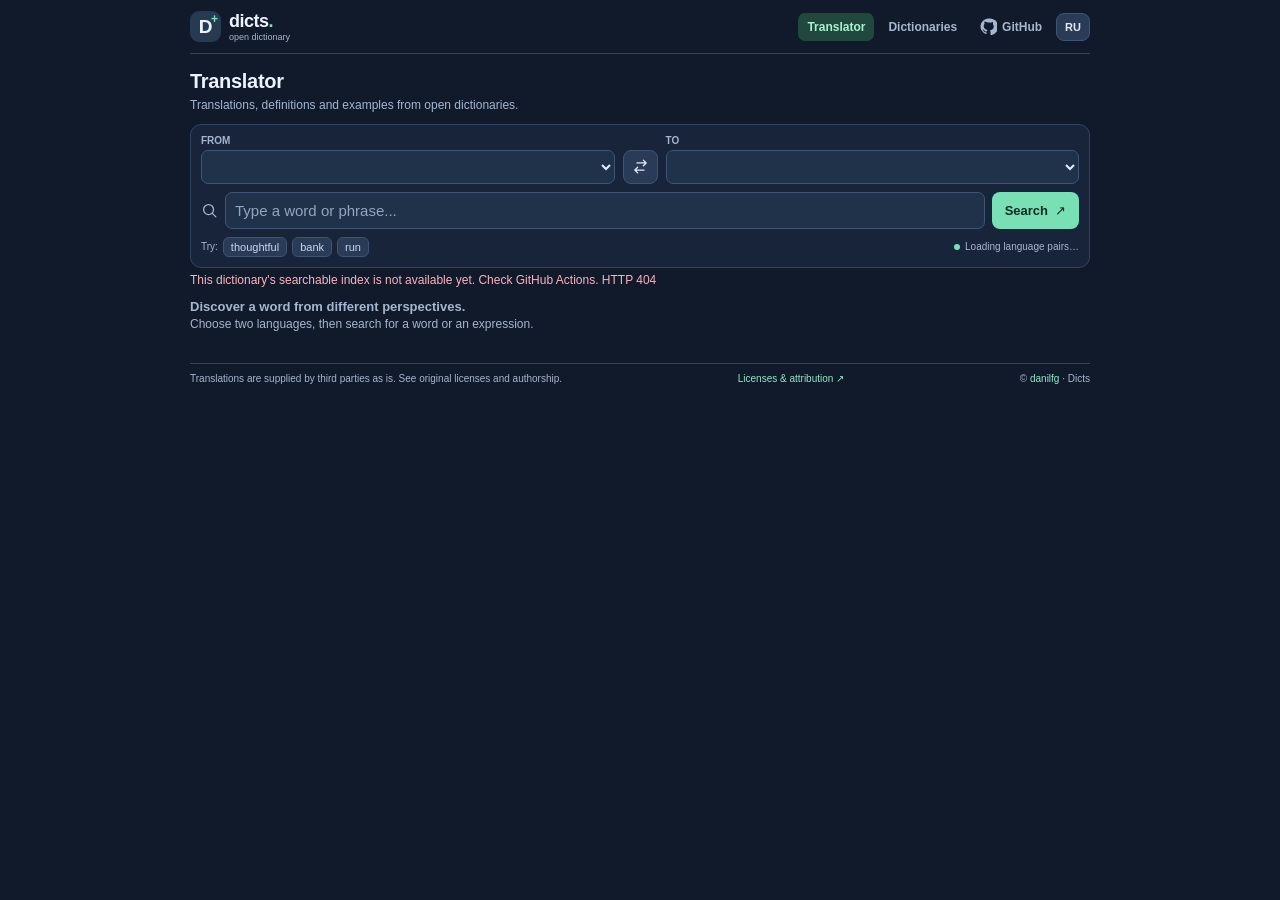
==== commit e686a7d3: "Render Pages dictionary results using Translator semantic blocks" ====
--- a/site/index.html
+++ b/site/index.html
@@ -10,9 +10,13 @@
   <meta property="og:description" content="Compare translations and sources from multiple openly licensed dictionaries.">
   <title>Dicts — Open Multilingual Dictionary Search</title>
   <link rel="icon" href="./favicon.svg" type="image/svg+xml">
-  <link rel="stylesheet" href="./styles.css?v=2">
-  <script src="./entry-format.js" defer></script>
-  <script src="./app.js?v=2" defer></script>
+  <link rel="stylesheet" href="./styles.css?v=3">
+  <script src="./entry-format.js?v=3" defer></script>
+  <script src="./translation-utils.js?v=3" defer></script>
+  <script src="./extra-ui.js?v=3" defer></script>
+  <script src="./dictionary-view.js?v=3" defer></script>
+  <script src="./result-model.js?v=3" defer></script>
+  <script src="./app.js?v=3" defer></script>
 </head>
 <body>
 <div class="app-shell">
--- a/site/styles.css
+++ b/site/styles.css
@@ -8,3 +8,38 @@
 .lexical-heading{font-size:11px;color:var(--muted);font-weight:650;padding:8px 0 2px}.semantic-note{color:var(--muted);font-size:11px;margin:5px 0;line-height:1.4}.lexical-subtitle{font-size:11px;color:var(--mint);font-weight:650;margin:6px 0 3px}.lexical-definitions{display:grid;gap:4px}.lexical-definition{font-size:12px;border-left:2px solid #405471;padding-left:7px;overflow-wrap:anywhere;color:#e2eafa}.lexical-tags{display:flex;flex-wrap:wrap;gap:4px;margin:4px 0}.lexical-tag{font-size:11px;border-radius:5px;padding:3px 6px;background:#293b56;color:#d4e6f5;max-width:100%;overflow-wrap:anywhere}.lexical-relation{display:grid;grid-template-columns:105px 1fr;gap:6px;align-items:center;border-bottom:1px solid #293b51}.lexical-rel-name{font-size:11px;color:var(--muted)}
 .source-directory{margin:15px 0}.directory-top{display:flex;gap:9px;align-items:center;justify-content:space-between;margin-bottom:8px}.directory-top>a{font-size:12px;white-space:nowrap}.directory-version{font-size:11px;color:var(--mint);margin:4px 0 8px}.directory-filter{display:flex;align-items:center;gap:8px;font-size:11px;color:var(--muted);margin:0 0 8px}.directory-filter input{max-width:300px;height:32px}.source-grid{display:grid;grid-template-columns:repeat(2,minmax(0,1fr));gap:7px;align-items:start}.source-tile{padding:9px 10px;border:1px solid var(--border);background:var(--surface);border-radius:10px;min-width:0}.directory-source-head{display:flex;align-items:start;gap:7px}.directory-source-title{min-width:0}.directory-source-title h2{font-size:14px;color:#edf4ff;margin:0 0 3px;line-height:1.3}.directory-source-title p{font-size:12px;color:var(--muted);margin:0;line-height:1.35}.directory-source-meta{display:flex;flex-wrap:wrap;gap:4px 9px;margin:7px 0 3px;color:var(--muted);font-size:11px;line-height:1.4;overflow-wrap:anywhere}.version-text{color:var(--mint);font-weight:650}.retained-label{color:#ffdbab;background:#493e30;border-radius:5px;padding:1px 5px}.directory-packages{border-top:1px solid var(--border);margin-top:4px}.package-list{max-height:210px;overflow:auto}.package-row{display:flex;justify-content:space-between;gap:8px;border-top:1px solid #293b51;padding:3px 0;font-size:11px;color:var(--muted);overflow-wrap:anywhere}.package-row span:first-child{color:#edf4ff}.directory-note{font-size:11px;color:var(--muted);line-height:1.4}.footer{display:flex;flex-wrap:wrap;justify-content:space-between;gap:5px 12px;border-top:1px solid var(--border);padding:9px 0 12px;font-size:10px;color:var(--muted)}
 @media(max-width:600px){.container{width:calc(100% - 20px)}.site-header{gap:5px;flex-wrap:wrap;padding:8px 0}.nav-links{gap:2px;flex-wrap:wrap}.nav-links>a{padding:6px;font-size:11px}.brand-text{font-size:16px}.brand-mark{width:27px;height:27px}.brand-text small{display:none}.github-link{font-size:0!important}.github-link svg{width:16px;height:16px}.intro{padding:10px 0 8px}.source-grid{grid-template-columns:1fr}.search-shell{padding:8px}.search-meta{flex-wrap:wrap}.query-bar button{padding:0 9px}.query-bar button span:last-child{display:none}.source-title{gap:4px}.lexical-relation{grid-template-columns:1fr;gap:0}.directory-filter{flex-wrap:wrap}.footer{justify-content:flex-start}}@media(prefers-reduced-motion:reduce){*{transition:none!important;scroll-behavior:auto!important}}
+
+/* Shared compact sections from Translator's content.css, scoped to results. */
+.dictionary-result .lwc-compact-section{border-top:1px solid #30435e;padding:0;margin-top:5px;}
+.dictionary-result .lwc-compact-summary{display:flex;align-items:center;gap:7px;padding:9px 2px;cursor:pointer;color:#a0efd1;font-size:12px;font-weight:700;list-style:none;user-select:none;}
+.dictionary-result .lwc-compact-summary::-webkit-details-marker{display:none;}
+.dictionary-result .lwc-compact-summary::before{content:'›';display:inline-block;color:#8da8c6;font-size:17px;line-height:12px;transition:transform .15s;}
+.dictionary-result .lwc-item-count{font-size:10px;font-weight:700;border-radius:20px;padding:1px 6px;background:#273d53;color:#a9d9c9;}
+.dictionary-result .lwc-compact-body{padding:0 2px 7px 12px;}
+.dictionary-result .lwc-compact-list{display:grid;gap:9px;}
+.dictionary-result .lwc-compact-item{display:grid;gap:3px;min-width:0;}
+.dictionary-result .lwc-translation-list{color:#c5fbe4;line-height:1.5;overflow-wrap:anywhere;font-size:12px;}
+.dictionary-result .lwc-gloss-english{font-style:italic;color:#e0e8f5;font-size:12px;}
+.dictionary-result .lwc-gloss-definition,.dictionary-result .lwc-example-translated{color:#a5f3cf;font-size:12px;}
+.dictionary-result .lwc-example-original{color:#edf5ff;font-size:12px;}
+.dictionary-result .lwc-definition-text{color:#d5ecdf;font-size:12px;line-height:1.48;}
+.dictionary-result .lwc-mini-providers{display:flex;flex-wrap:wrap;gap:4px 9px;line-height:1.35;font-size:10px;color:#8daac1;}
+.dictionary-result .lwc-mini-providers a{color:#7fdfc1 !important;text-decoration:none;white-space:nowrap;}
+.dictionary-result .lwc-mini-providers a:hover{text-decoration:underline;}
+.dictionary-result .lwc-compact-more{margin:5px 0 0;background:transparent;color:#7be0bc;padding:2px 0;font-size:11px;border:0;text-decoration:underline;text-decoration-style:dotted;}
+.dictionary-result .lwc-compact-summary{padding:7px 2px;}
+.dictionary-result .lwc-compact-body{padding:0 2px 5px 10px;}
+.dictionary-result .lwc-compact-list{gap:7px;}
+.dictionary-result{padding:2px 0 0}
+.dictionary-result .lwc-main-translation{margin:4px 0 10px;display:grid;gap:4px}
+.dictionary-result .lwc-main-values{color:var(--mint);font-size:18px;font-weight:750;line-height:1.4;overflow-wrap:anywhere}
+.dictionary-result .lwc-compact-section{margin-top:0}
+.dictionary-result .lwc-compact-summary{font-size:13px;padding:8px 2px}
+.dictionary-result .lwc-compact-summary:hover{color:#c8fbe7}
+.dictionary-result .lwc-compact-body{padding:0 3px 8px 15px}
+.dictionary-result .lwc-compact-item{overflow-wrap:anywhere}
+.dictionary-result .lwc-translation-list,.dictionary-result .lwc-definition-text,.dictionary-result .lwc-gloss-english,.dictionary-result .lwc-gloss-definition,.dictionary-result .lwc-example-original,.dictionary-result .lwc-example-translated{font-size:13px}
+.dictionary-result .lwc-mini-providers a{color:var(--muted)!important;white-space:normal;overflow-wrap:anywhere}
+.dictionary-result .lwc-mini-providers a:hover{color:var(--mint)!important}
+.dictionary-result .lwc-dicts-credit{display:block;margin:8px 0;font-size:11px;color:var(--muted)}
+.dictionary-result .lwc-raw-article{white-space:pre-wrap}
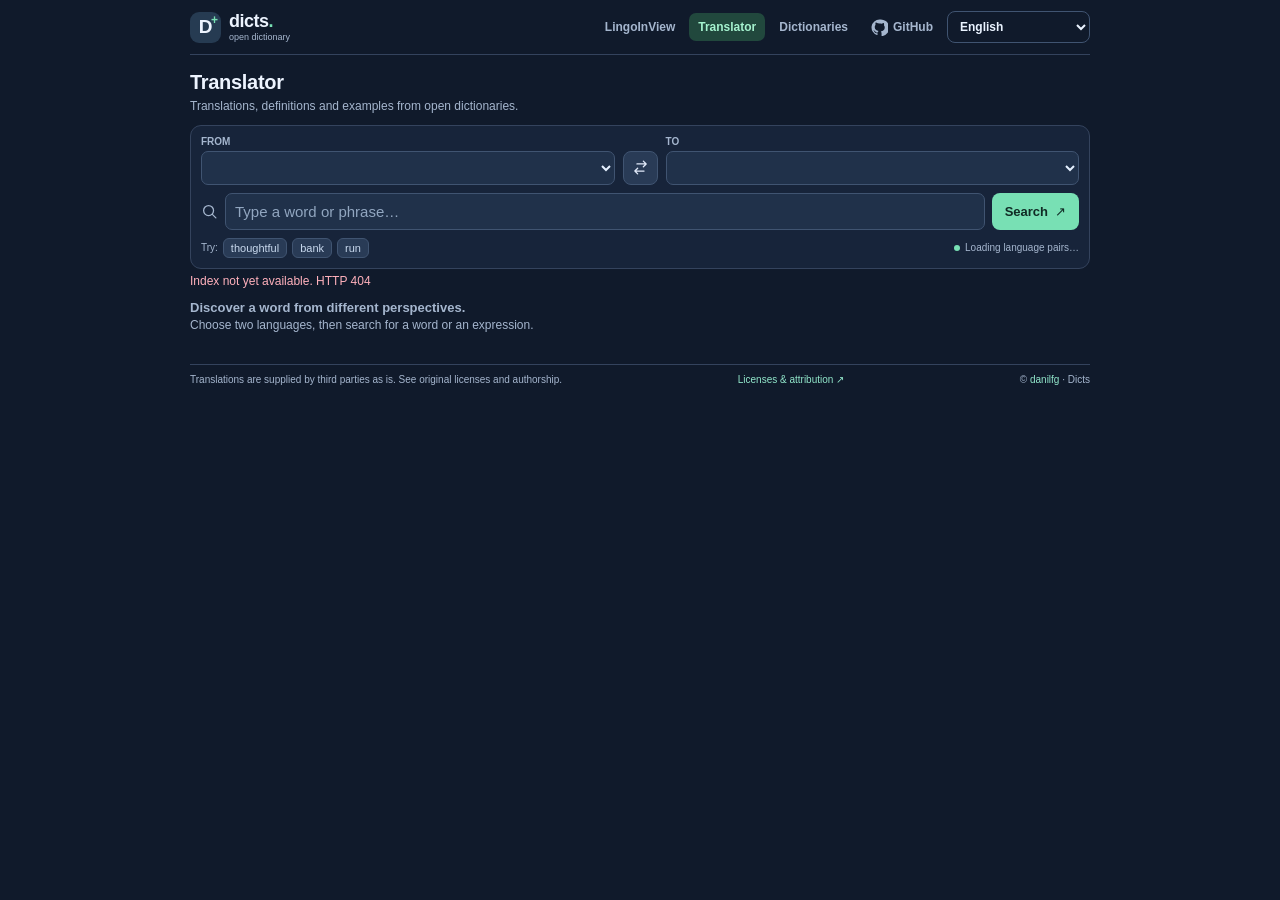
==== commit 7d8f980f: "Add LingoInView Pages and eight-language navigation" ====
--- a/site/index.html
+++ b/site/index.html
@@ -10,13 +10,13 @@
   <meta property="og:description" content="Compare translations and sources from multiple openly licensed dictionaries.">
   <title>Dicts — Open Multilingual Dictionary Search</title>
   <link rel="icon" href="./favicon.svg" type="image/svg+xml">
-  <link rel="stylesheet" href="./styles.css?v=3">
+  <link rel="stylesheet" href="./styles.css?v=4">
   <script src="./entry-format.js?v=3" defer></script>
   <script src="./translation-utils.js?v=3" defer></script>
   <script src="./extra-ui.js?v=3" defer></script>
   <script src="./dictionary-view.js?v=3" defer></script>
   <script src="./result-model.js?v=3" defer></script>
-  <script src="./app.js?v=3" defer></script>
+  <script src="./app.js?v=4" defer></script>
 </head>
 <body>
 <div class="app-shell">
@@ -26,13 +26,14 @@
       <span class="brand-text">dicts<span class="brand-dot">.</span><small>open dictionary</small></span>
     </a>
     <nav class="nav-links" aria-label="Navigation">
+      <a id="promo-link" href="./lingoinview/">LingoInView</a>
       <a id="about-link" href="#translate" aria-current="page">Translator</a>
       <a id="sources-link" href="#dictionaries">Dictionaries</a>
       <a class="github-link" href="https://github.com/danilfg/dicts" target="_blank" rel="noopener noreferrer">
         <svg aria-hidden="true" viewBox="0 0 24 24" width="17" height="17"><path fill="currentColor" d="M12 .7A11.3 11.3 0 0 0 8.4 22.7c.6.1.8-.3.8-.6v-2.1c-3.2.7-3.9-1.3-3.9-1.3-.5-1.4-1.3-1.8-1.3-1.8-1.1-.7.1-.7.1-.7 1.3.1 2 1.3 2 1.3 1.1 2 2.9 1.4 3.6 1.1.1-.8.5-1.4 1-1.8-2.6-.3-5.4-1.3-5.4-5.7 0-1.2.4-2.2 1.2-3.1-.1-.3-.6-1.5.1-3.1 0 0 1-.3 3.2 1.2A11 11 0 0 1 12 6.4c1 0 2 .1 2.9.4 2.2-1.5 3.2-1.2 3.2-1.2.7 1.6.2 2.8.1 3.1.8.9 1.2 1.9 1.2 3.1 0 4.4-2.8 5.4-5.5 5.7.6.6 1 1.4 1 2.5v3.6c0 .3.2.7.8.6A11.3 11.3 0 0 0 12 .7Z"/></svg>
         GitHub
       </a>
-      <button id="locale-btn" class="locale-btn" type="button" title="Change language" aria-label="Switch interface language">RU</button>
+      <select id="locale-btn" class="locale-btn" aria-label="Interface language"><option value="en">English</option><option value="ru">Русский</option><option value="uk">Українська</option><option value="de">Deutsch</option><option value="es">Español</option><option value="fr">Français</option><option value="pt-BR">Português (Brasil)</option><option value="zh-CN">简体中文</option></select>
     </nav>
   </header>
   <main class="container">
--- a/site/styles.css
+++ b/site/styles.css
@@ -43,3 +43,5 @@
 .dictionary-result .lwc-mini-providers a:hover{color:var(--mint)!important}
 .dictionary-result .lwc-dicts-credit{display:block;margin:8px 0;font-size:11px;color:var(--muted)}
 .dictionary-result .lwc-raw-article{white-space:pre-wrap}
+
+select.locale-btn{font:inherit;max-width:165px;background:#101a2b;color:#eaf3ff;cursor:pointer}select.locale-btn option{background:#101a2b;color:#eaf3ff}
